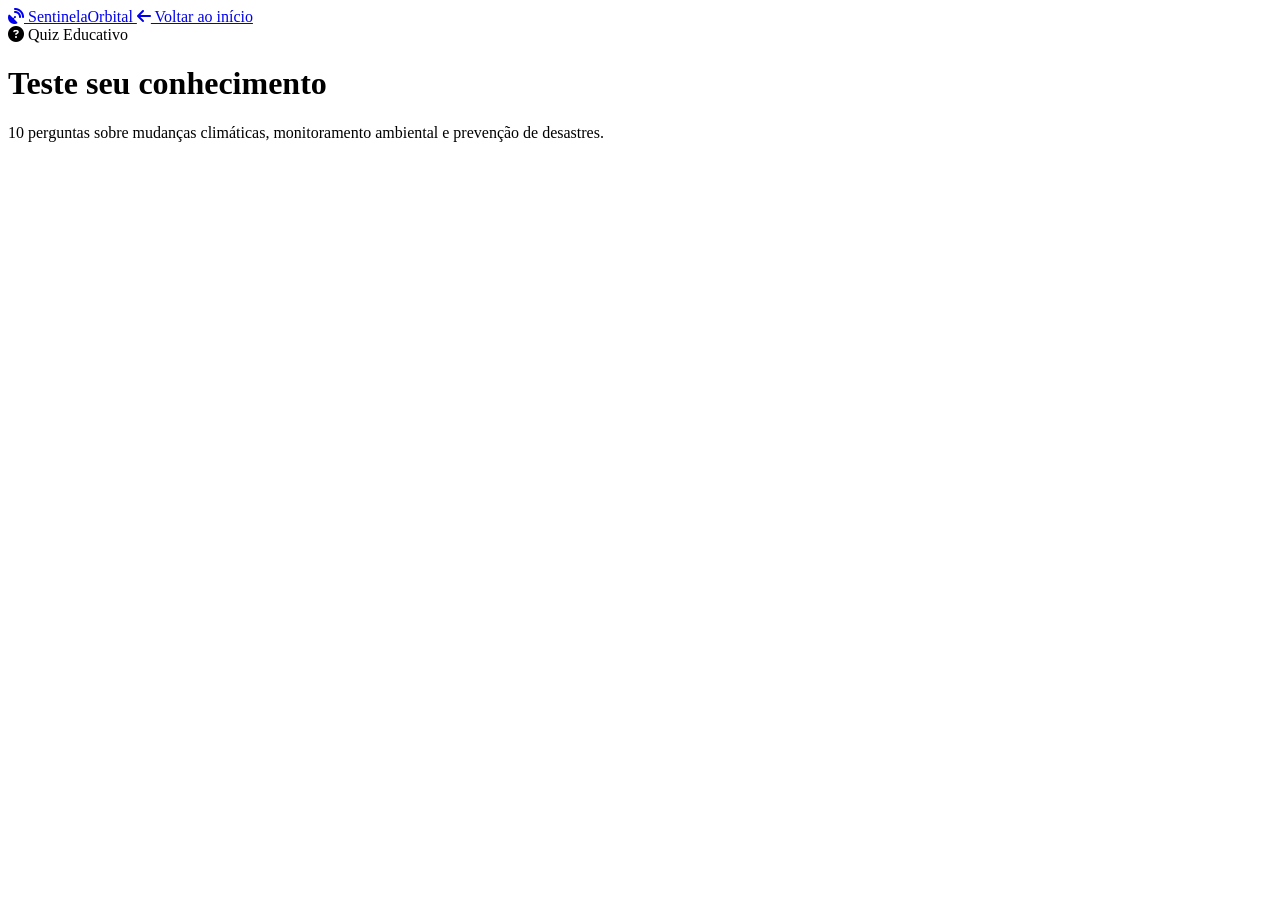
==== pages/quiz.html @ 65e8c574 "Update quiz.html" ====
<!DOCTYPE html>
<html lang="pt-BR">
<head>
  <meta charset="UTF-8" />
  <meta name="viewport" content="width=device-width, initial-scale=1.0" />
  <title>Quiz — SentinelaOrbital</title>
  <link rel="preconnect" href="https://fonts.googleapis.com" />
  <link rel="preconnect" href="https://fonts.gstatic.com" crossorigin />
  <link href="https://fonts.googleapis.com/css2?family=DM+Sans:opsz,wght@9..40,300;9..40,400;9..40,500;9..40,700;9..40,800&display=swap" rel="stylesheet" />
  <link rel="stylesheet" href="https://cdnjs.cloudflare.com/ajax/libs/font-awesome/6.5.1/css/all.min.css" />
  <link rel="stylesheet" href="../css/quiz.css" />
</head>
<body>

  <nav class="quiz-nav">
    <a href="../index.html" class="quiz-nav-logo">
      <i class="fa-solid fa-satellite-dish"></i> SentinelaOrbital
    </a>
    <a href="../index.html" class="btn-voltar">
      <i class="fa-solid fa-arrow-left"></i> Voltar ao início
    </a>
  </nav>

  <div class="quiz-hero">
    <div class="quiz-badge">
      <i class="fa-solid fa-circle-question"></i> Quiz Educativo
    </div>
    <h1>Teste seu <span>conhecimento</span></h1>
    <p>10 perguntas sobre mudanças climáticas, monitoramento ambiental e prevenção de desastres.</p>
  </div>
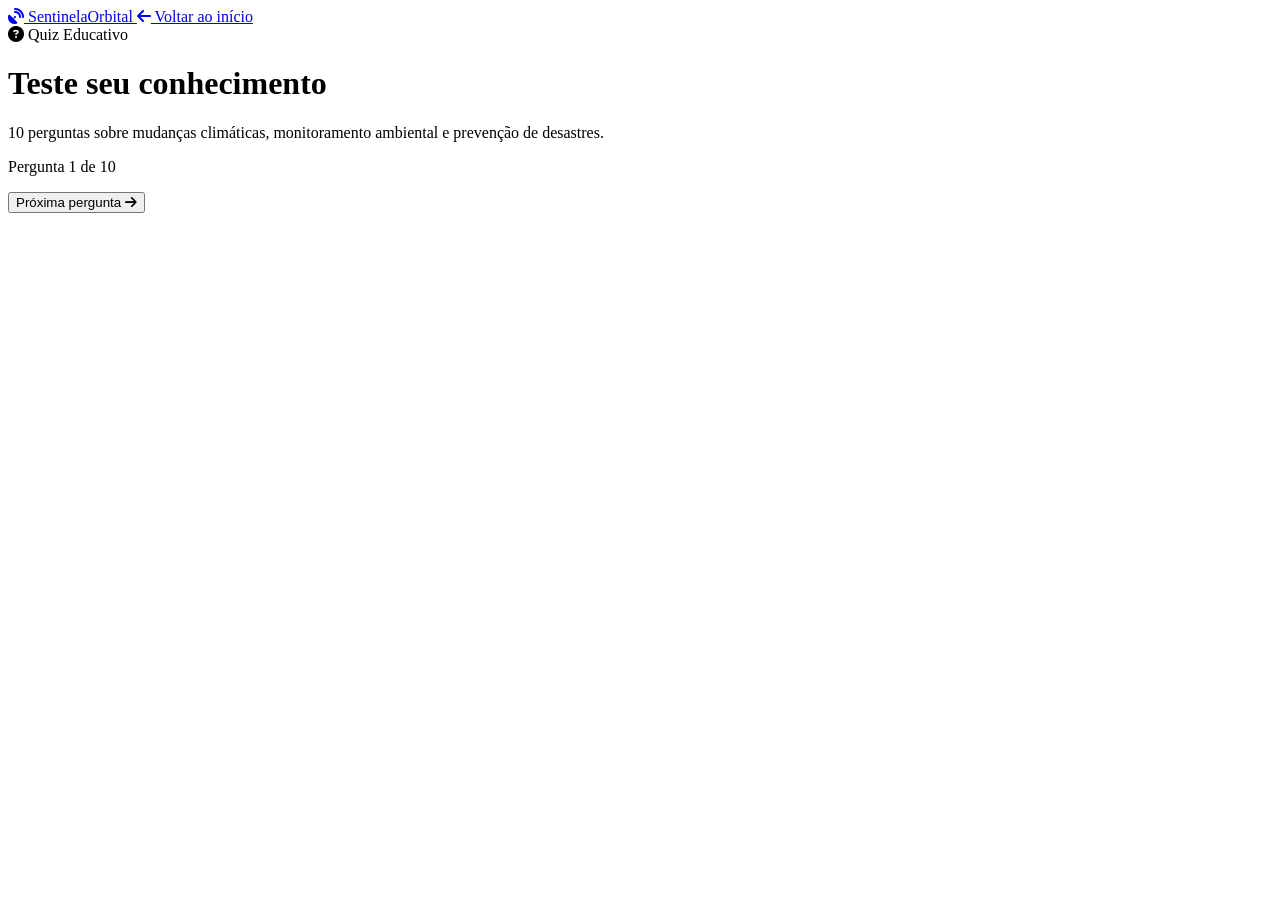
==== commit 5704f3b3: "Update quiz.html" ====
--- a/pages/quiz.html
+++ b/pages/quiz.html
@@ -28,3 +28,27 @@
     <h1>Teste seu <span>conhecimento</span></h1>
     <p>10 perguntas sobre mudanças climáticas, monitoramento ambiental e prevenção de desastres.</p>
   </div>
+  <div class="quiz-wrapper">
+    <div class="quiz-card">
+
+      <div id="quiz-area">
+        <div class="quiz-progresso-bar">
+          <div class="quiz-progresso-fill" id="q-progresso"></div>
+        </div>
+
+        <div class="quiz-top">
+          <span class="q-numero" id="q-numero">Pergunta 1 de 10</span>
+        </div>
+
+        <p class="q-texto" id="q-texto"></p>
+
+        <div class="q-opcoes" id="q-opcoes"></div>
+
+        <div class="q-feedback" id="q-feedback"></div>
+
+        <div class="quiz-footer">
+          <button class="btn-proximo" id="btn-proximo">
+            Próxima pergunta <i class="fa-solid fa-arrow-right"></i>
+          </button>
+        </div>
+      </div>
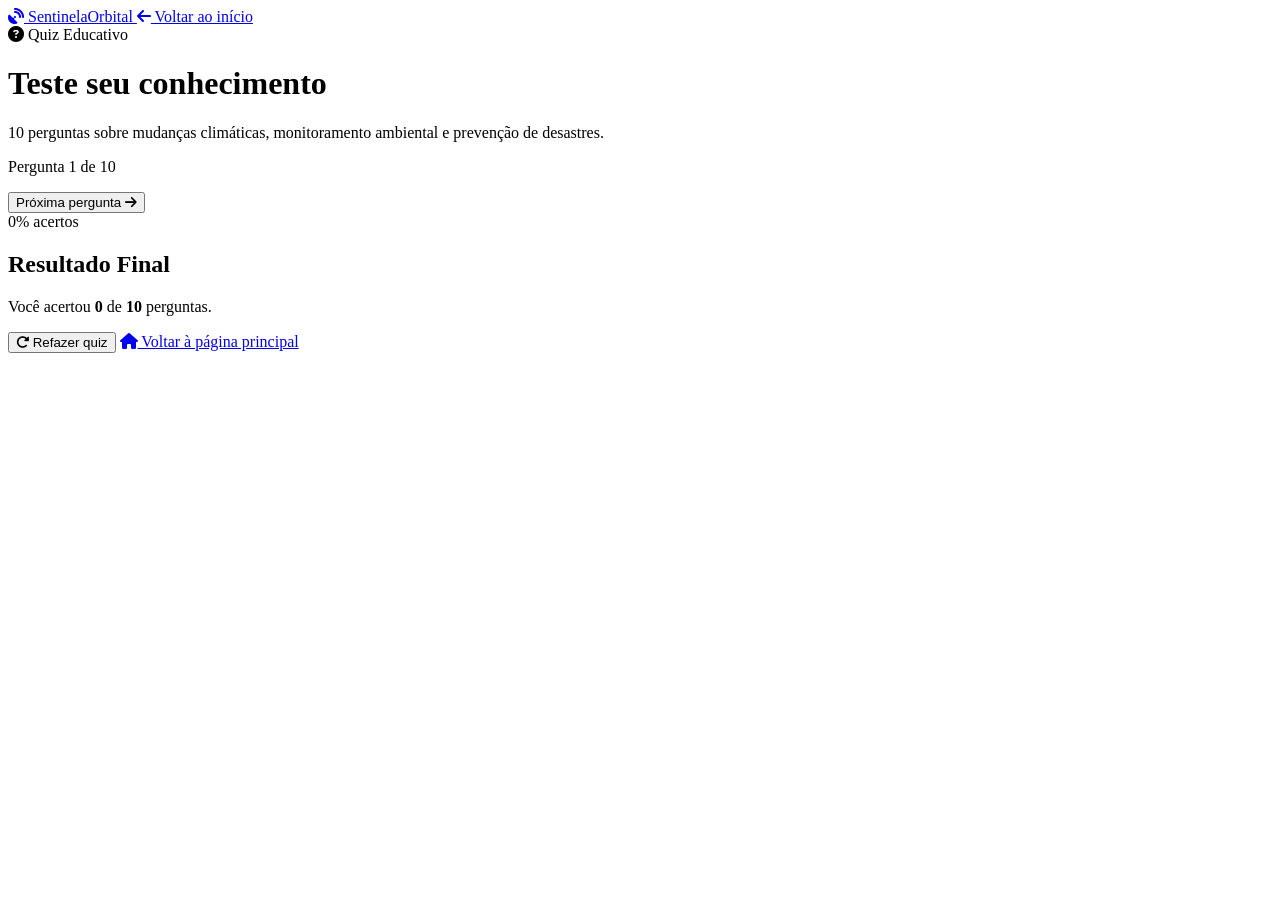
==== commit e94acd29: "finish quiz.html" ====
--- a/pages/quiz.html
+++ b/pages/quiz.html
@@ -1,54 +1,72 @@
 <!DOCTYPE html>
 <html lang="pt-BR">
-<head>
-  <meta charset="UTF-8" />
-  <meta name="viewport" content="width=device-width, initial-scale=1.0" />
-  <title>Quiz — SentinelaOrbital</title>
-  <link rel="preconnect" href="https://fonts.googleapis.com" />
-  <link rel="preconnect" href="https://fonts.gstatic.com" crossorigin />
-  <link href="https://fonts.googleapis.com/css2?family=DM+Sans:opsz,wght@9..40,300;9..40,400;9..40,500;9..40,700;9..40,800&display=swap" rel="stylesheet" />
-  <link rel="stylesheet" href="https://cdnjs.cloudflare.com/ajax/libs/font-awesome/6.5.1/css/all.min.css" />
-  <link rel="stylesheet" href="../css/quiz.css" />
-</head>
-<body>
-
-  <nav class="quiz-nav">
-    <a href="../index.html" class="quiz-nav-logo">
-      <i class="fa-solid fa-satellite-dish"></i> SentinelaOrbital
-    </a>
-    <a href="../index.html" class="btn-voltar">
-      <i class="fa-solid fa-arrow-left"></i> Voltar ao início
-    </a>
-  </nav>
-
-  <div class="quiz-hero">
-    <div class="quiz-badge">
-      <i class="fa-solid fa-circle-question"></i> Quiz Educativo
+  <head>
+    <meta charset="UTF-8" />
+    <meta name="viewport" content="width=device-width, initial-scale=1.0" />
+    <title>Quiz — SentinelaOrbital</title>
+    <link rel="preconnect" href="https://fonts.googleapis.com" />
+    <link rel="preconnect" href="https://fonts.gstatic.com" crossorigin />
+    <link href="https://fonts.googleapis.com/css2?family=DM+Sans:opsz,wght@9..40,300;9..40,400;9..40,500;9..40,700;9..40,800&display=swap" rel="stylesheet" />
+    <link rel="stylesheet" href="https://cdnjs.cloudflare.com/ajax/libs/font-awesome/6.5.1/css/all.min.css" />
+    <link rel="stylesheet" href="../css/quiz.css" />
+  </head>
+  <body>
+    <nav class="quiz-nav">
+      <a href="../index.html" class="quiz-nav-logo">
+        <i class="fa-solid fa-satellite-dish"></i> SentinelaOrbital
+      </a>
+      <a href="../index.html" class="btn-voltar">
+        <i class="fa-solid fa-arrow-left"></i> Voltar ao início
+      </a>
+    </nav>
+    <div class="quiz-hero">
+      <div class="quiz-badge">
+        <i class="fa-solid fa-circle-question"></i> Quiz Educativo
+      </div>
+      <h1>Teste seu <span>conhecimento</span></h1>
+      <p>10 perguntas sobre mudanças climáticas, monitoramento ambiental e prevenção de desastres.</p>
     </div>
-    <h1>Teste seu <span>conhecimento</span></h1>
-    <p>10 perguntas sobre mudanças climáticas, monitoramento ambiental e prevenção de desastres.</p>
-  </div>
-  <div class="quiz-wrapper">
-    <div class="quiz-card">
-
-      <div id="quiz-area">
-        <div class="quiz-progresso-bar">
-          <div class="quiz-progresso-fill" id="q-progresso"></div>
+    <div class="quiz-wrapper">
+      <div class="quiz-card">
+        <div id="quiz-area">
+          <div class="quiz-progresso-bar">
+            <div class="quiz-progresso-fill" id="q-progresso"></div>
+          </div>
+          <div class="quiz-top">
+            <span class="q-numero" id="q-numero">Pergunta 1 de 10</span>
+          </div>
+          <p class="q-texto" id="q-texto"></p>
+          <div class="q-opcoes" id="q-opcoes"></div>
+          <div class="q-feedback" id="q-feedback"></div>
+          <div class="quiz-footer">
+            <button class="btn-proximo" id="btn-proximo">
+              Próxima pergunta <i class="fa-solid fa-arrow-right"></i>
+            </button>
+          </div>
         </div>
-
-        <div class="quiz-top">
-          <span class="q-numero" id="q-numero">Pergunta 1 de 10</span>
-        </div>
-
-        <p class="q-texto" id="q-texto"></p>
-
-        <div class="q-opcoes" id="q-opcoes"></div>
-
-        <div class="q-feedback" id="q-feedback"></div>
-
-        <div class="quiz-footer">
-          <button class="btn-proximo" id="btn-proximo">
-            Próxima pergunta <i class="fa-solid fa-arrow-right"></i>
-          </button>
+        <div class="resultado-area" id="resultado-area">
+          <div class="res-circulo resultado-excelente" id="res-circulo">
+            <span class="res-pct" id="res-pct">0%</span>
+            <span class="res-label">acertos</span>
+          </div>
+          <div class="res-texto">
+            <h2>Resultado Final</h2>
+            <p class="res-acertos-texto">
+              Você acertou <strong id="res-acertos">0</strong> de <strong id="res-total">10</strong> perguntas.
+            </p>
+            <p id="res-mensagem"></p>
+          </div>
+          <div class="res-acoes">
+            <button class="btn-refazer" onclick="location.reload()">
+              <i class="fa-solid fa-rotate-right"></i> Refazer quiz
+            </button>
+            <a href="../index.html" class="btn-home">
+              <i class="fa-solid fa-house"></i> Voltar à página principal
+            </a>
+          </div>
         </div>
       </div>
+    </div>
+    <script src="/script/quiz.js"></script>
+  </body>
+</html>
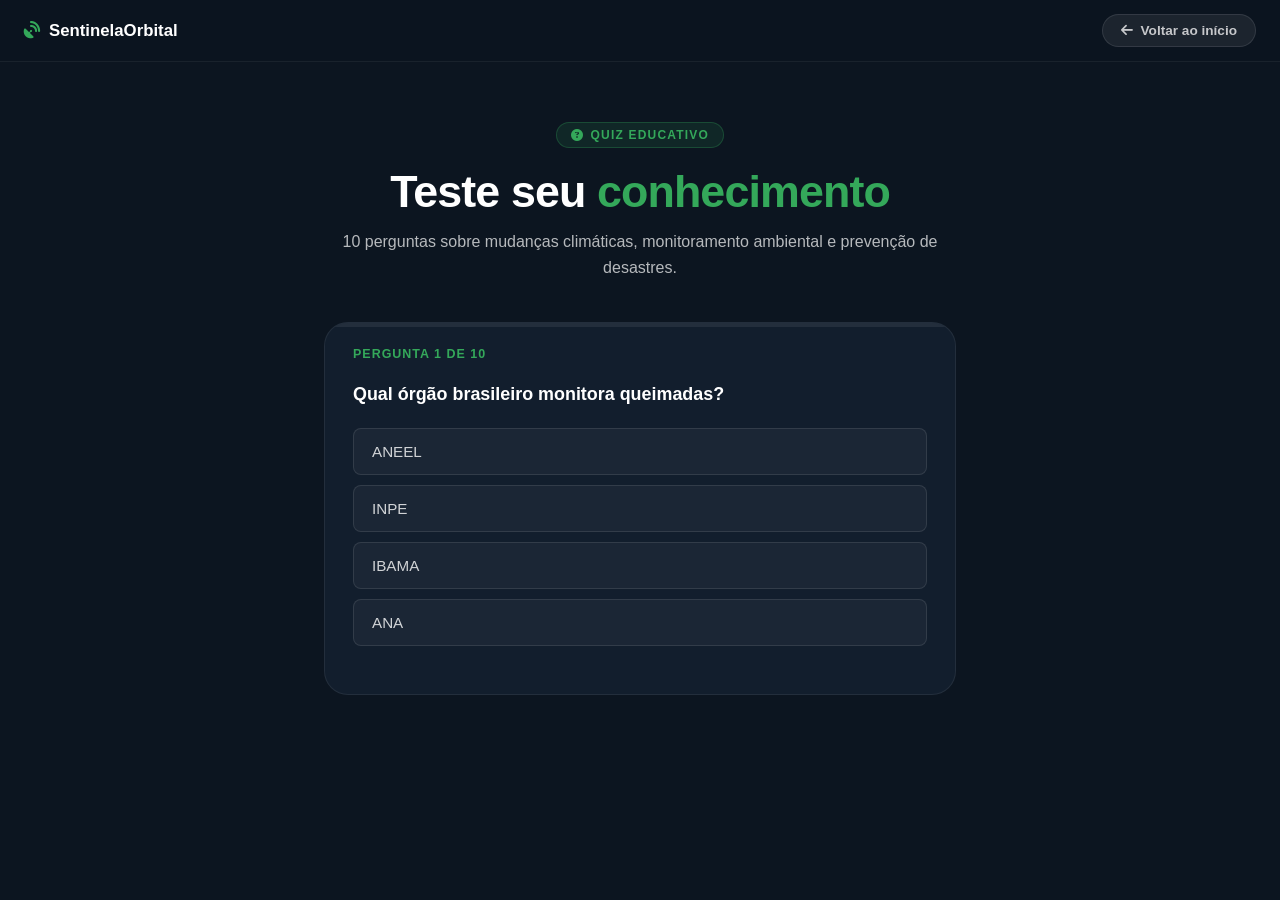
==== commit e75db359: "Update files]" ====
--- a/pages/quiz.html
+++ b/pages/quiz.html
@@ -1,72 +1,88 @@
 <!DOCTYPE html>
 <html lang="pt-BR">
-  <head>
-    <meta charset="UTF-8" />
-    <meta name="viewport" content="width=device-width, initial-scale=1.0" />
-    <title>Quiz — SentinelaOrbital</title>
-    <link rel="preconnect" href="https://fonts.googleapis.com" />
-    <link rel="preconnect" href="https://fonts.gstatic.com" crossorigin />
-    <link href="https://fonts.googleapis.com/css2?family=DM+Sans:opsz,wght@9..40,300;9..40,400;9..40,500;9..40,700;9..40,800&display=swap" rel="stylesheet" />
-    <link rel="stylesheet" href="https://cdnjs.cloudflare.com/ajax/libs/font-awesome/6.5.1/css/all.min.css" />
-    <link rel="stylesheet" href="../css/quiz.css" />
-  </head>
-  <body>
-    <nav class="quiz-nav">
-      <a href="../index.html" class="quiz-nav-logo">
-        <i class="fa-solid fa-satellite-dish"></i> SentinelaOrbital
-      </a>
-      <a href="../index.html" class="btn-voltar">
-        <i class="fa-solid fa-arrow-left"></i> Voltar ao início
-      </a>
-    </nav>
-    <div class="quiz-hero">
-      <div class="quiz-badge">
-        <i class="fa-solid fa-circle-question"></i> Quiz Educativo
-      </div>
-      <h1>Teste seu <span>conhecimento</span></h1>
-      <p>10 perguntas sobre mudanças climáticas, monitoramento ambiental e prevenção de desastres.</p>
+<head>
+  <meta charset="UTF-8" />
+  <meta name="viewport" content="width=device-width, initial-scale=1.0" />
+  <title>Quiz — SentinelaOrbital</title>
+  <link rel="preconnect" href="https://fonts.googleapis.com" />
+  <link rel="preconnect" href="https://fonts.gstatic.com" crossorigin />
+  <link href="https://fonts.googleapis.com/css2?family=DM+Sans:opsz,wght@9..40,300;9..40,400;9..40,500;9..40,700;9..40,800&display=swap" rel="stylesheet" />
+  <link rel="stylesheet" href="https://cdnjs.cloudflare.com/ajax/libs/font-awesome/6.5.1/css/all.min.css" />
+  <link rel="stylesheet" href="../css/quiz.css" />
+</head>
+<body>
+
+  <nav class="quiz-nav">
+    <a href="../index.html" class="quiz-nav-logo">
+      <i class="fa-solid fa-satellite-dish"></i> SentinelaOrbital
+    </a>
+    <a href="../index.html" class="btn-voltar">
+      <i class="fa-solid fa-arrow-left"></i> Voltar ao início
+    </a>
+  </nav>
+
+  <div class="quiz-hero">
+    <div class="quiz-badge">
+      <i class="fa-solid fa-circle-question"></i> Quiz Educativo
     </div>
-    <div class="quiz-wrapper">
-      <div class="quiz-card">
-        <div id="quiz-area">
-          <div class="quiz-progresso-bar">
-            <div class="quiz-progresso-fill" id="q-progresso"></div>
-          </div>
-          <div class="quiz-top">
-            <span class="q-numero" id="q-numero">Pergunta 1 de 10</span>
-          </div>
-          <p class="q-texto" id="q-texto"></p>
-          <div class="q-opcoes" id="q-opcoes"></div>
-          <div class="q-feedback" id="q-feedback"></div>
-          <div class="quiz-footer">
-            <button class="btn-proximo" id="btn-proximo">
-              Próxima pergunta <i class="fa-solid fa-arrow-right"></i>
-            </button>
-          </div>
+    <h1>Teste seu <span>conhecimento</span></h1>
+    <p>10 perguntas sobre mudanças climáticas, monitoramento ambiental e prevenção de desastres.</p>
+  </div>
+
+  <div class="quiz-wrapper">
+    <div class="quiz-card">
+
+      <div id="quiz-area">
+        <div class="quiz-progresso-bar">
+          <div class="quiz-progresso-fill" id="q-progresso"></div>
         </div>
-        <div class="resultado-area" id="resultado-area">
-          <div class="res-circulo resultado-excelente" id="res-circulo">
-            <span class="res-pct" id="res-pct">0%</span>
-            <span class="res-label">acertos</span>
-          </div>
-          <div class="res-texto">
-            <h2>Resultado Final</h2>
-            <p class="res-acertos-texto">
-              Você acertou <strong id="res-acertos">0</strong> de <strong id="res-total">10</strong> perguntas.
-            </p>
-            <p id="res-mensagem"></p>
-          </div>
-          <div class="res-acoes">
-            <button class="btn-refazer" onclick="location.reload()">
-              <i class="fa-solid fa-rotate-right"></i> Refazer quiz
-            </button>
-            <a href="../index.html" class="btn-home">
-              <i class="fa-solid fa-house"></i> Voltar à página principal
-            </a>
-          </div>
+
+        <div class="quiz-top">
+          <span class="q-numero" id="q-numero">Pergunta 1 de 10</span>
+        </div>
+
+        <p class="q-texto" id="q-texto"></p>
+
+        <div class="q-opcoes" id="q-opcoes"></div>
+
+        <div class="q-feedback" id="q-feedback"></div>
+
+        <div class="quiz-footer">
+          <button class="btn-proximo" id="btn-proximo">
+            Próxima pergunta <i class="fa-solid fa-arrow-right"></i>
+          </button>
         </div>
       </div>
+
+      <div class="resultado-area" id="resultado-area">
+        <div class="res-circulo resultado-excelente" id="res-circulo">
+          <span class="res-pct" id="res-pct">0%</span>
+          <span class="res-label">acertos</span>
+        </div>
+
+        <div class="res-texto">
+          <h2>Resultado Final</h2>
+          <p class="res-acertos-texto">
+            Você acertou <strong id="res-acertos">0</strong> de <strong id="res-total">10</strong> perguntas.
+          </p>
+          <p id="res-mensagem"></p>
+        </div>
+
+    
+
+        <div class="res-acoes">
+          <button class="btn-refazer" onclick="location.reload()">
+            <i class="fa-solid fa-rotate-right"></i> Refazer quiz
+          </button>
+          <a href="../index.html" class="btn-home">
+            <i class="fa-solid fa-house"></i> Voltar à página principal
+          </a>
+        </div>
+      </div>
+
     </div>
-    <script src="/script/quiz.js"></script>
-  </body>
+  </div>
+
+  <script src="/script/quiz.js"></script>
+</body>
 </html>
--- a/css/quiz.css
+++ b/css/quiz.css
@@ -0,0 +1,379 @@
+* { 
+  box-sizing: border-box; 
+  margin: 0; 
+  padding: 0; 
+}
+
+:root {
+  --green:        #1B7B3A;
+  --green-light:  #34A85A;
+  --green-dark:   #155c2c;
+  --blue:         #1253A4;
+  --blue-light:   #3B82F6;
+  --bg-dark:      #0C1520;
+  --bg-card:      #121e2d;
+  --white:        #FFFFFF;
+  --text-light:   rgba(255,255,255,0.7);
+  --radius-sm:    8px;
+  --radius-md:    16px;
+  --radius-lg:    24px;
+  --radius-full:  9999px;
+  --transition:   0.25s ease;
+}
+
+body {
+  font-family: 'DM Sans', sans-serif;
+  background: var(--bg-dark);
+  color: var(--white);
+  min-height: 100vh;
+  -webkit-font-smoothing: antialiased;
+}
+
+.quiz-nav {
+  background: rgba(12,21,32,0.95);
+  backdrop-filter: blur(16px);
+  border-bottom: 1px solid rgba(255,255,255,0.06);
+  padding: 0 24px;
+  height: 62px;
+  display: flex;
+  align-items: center;
+  justify-content: space-between;
+  position: sticky;
+  top: 0;
+  z-index: 10;
+}
+
+.quiz-nav-logo {
+  display: flex;
+  align-items: center;
+  gap: 0.5rem;
+  font-weight: 800;
+  font-size: 1.05rem;
+  color: var(--white);
+  text-decoration: none;
+}
+
+.quiz-nav-logo i { color: var(--green-light); }
+
+.btn-voltar {
+  display: inline-flex;
+  align-items: center;
+  gap: 0.5rem;
+  padding: 8px 18px;
+  border-radius: var(--radius-full);
+  background: rgba(255,255,255,0.07);
+  color: rgba(255,255,255,0.75);
+  font-size: 0.85rem;
+  font-weight: 600;
+  text-decoration: none;
+  border: 1px solid rgba(255,255,255,0.1);
+  transition: all var(--transition);
+  font-family: inherit;
+  cursor: pointer;
+}
+
+.btn-voltar:hover {
+  background: rgba(255,255,255,0.12);
+  color: var(--white);
+}
+
+.quiz-hero {
+  text-align: center;
+  padding: 60px 24px 40px;
+  max-width: 680px;
+  margin: 0 auto;
+}
+
+.quiz-badge {
+  display: inline-flex;
+  align-items: center;
+  gap: 0.4rem;
+  font-size: 0.75rem;
+  font-weight: 700;
+  letter-spacing: 0.1em;
+  text-transform: uppercase;
+  color: var(--green-light);
+  background: rgba(52,168,90,0.12);
+  border: 1px solid rgba(52,168,90,0.28);
+  padding: 5px 14px;
+  border-radius: var(--radius-full);
+  margin-bottom: 18px;
+}
+
+.quiz-hero h1 {
+  font-size: clamp(1.8rem, 4vw, 2.8rem);
+  font-weight: 800;
+  color: var(--white);
+  letter-spacing: -0.02em;
+  margin-bottom: 12px;
+}
+
+.quiz-hero h1 span { color: var(--green-light); }
+
+.quiz-hero p {
+  font-size: 1rem;
+  color: var(--text-light);
+  line-height: 1.65;
+}
+
+.quiz-wrapper {
+  max-width: 680px;
+  margin: 0 auto;
+  padding: 0 24px 80px;
+}
+
+.quiz-card {
+  background: var(--bg-card);
+  border-radius: var(--radius-lg);
+  border: 1px solid rgba(255,255,255,0.07);
+  overflow: hidden;
+}
+
+.quiz-progresso-bar {
+  height: 4px;
+  background: rgba(255,255,255,0.07);
+}
+
+.quiz-progresso-fill {
+  height: 100%;
+  background: linear-gradient(90deg, var(--green), var(--green-light));
+  width: 0%;
+  transition: width 0.4s ease;
+}
+
+.quiz-top {
+  display: flex;
+  justify-content: space-between;
+  align-items: center;
+  padding: 20px 28px 0;
+}
+
+.q-numero {
+  font-size: 0.78rem;
+  font-weight: 700;
+  text-transform: uppercase;
+  letter-spacing: 0.08em;
+  color: var(--green-light);
+}
+
+.q-texto {
+  font-size: 1.12rem;
+  font-weight: 700;
+  color: var(--white);
+  line-height: 1.5;
+  padding: 20px 28px;
+}
+
+.q-opcoes {
+  display: flex;
+  flex-direction: column;
+  gap: 10px;
+  padding: 0 28px 20px;
+}
+
+.opcao-btn {
+  width: 100%;
+  text-align: left;
+  background: rgba(255,255,255,0.04);
+  border: 1.5px solid rgba(255,255,255,0.1);
+  border-radius: var(--radius-sm);
+  padding: 14px 18px;
+  color: rgba(255,255,255,0.8);
+  font-size: 0.95rem;
+  font-family: 'DM Sans', sans-serif;
+  cursor: pointer;
+  transition: all var(--transition);
+}
+
+.opcao-btn:hover:not(:disabled) {
+  background: rgba(52,168,90,0.1);
+  border-color: rgba(52,168,90,0.4);
+  color: var(--white);
+}
+
+.opcao-btn.correta {
+  background: rgba(52,168,90,0.18);
+  border-color: var(--green-light);
+  color: #86EFAC;
+}
+
+.opcao-btn.errada {
+  background: rgba(239,68,68,0.15);
+  border-color: rgba(239,68,68,0.5);
+  color: #FCA5A5;
+}
+
+.q-feedback {
+  display: none;
+  align-items: flex-start;
+  gap: 10px;
+  margin: 0 28px 16px;
+  padding: 12px 16px;
+  border-radius: var(--radius-sm);
+  font-size: 0.88rem;
+  line-height: 1.4;
+}
+
+.q-feedback.acerto {
+  background: rgba(52,168,90,0.15);
+  border: 1px solid rgba(52,168,90,0.3);
+  color: #86EFAC;
+}
+
+.q-feedback.erro {
+  background: rgba(239,68,68,0.12);
+  border: 1px solid rgba(239,68,68,0.3);
+  color: #FCA5A5;
+}
+
+.q-feedback.aviso {
+  background: rgba(245,158,11,0.12);
+  border: 1px solid rgba(245,158,11,0.3);
+  color: #FCD34D;
+}
+
+.quiz-footer {
+  padding: 0 28px 28px;
+  display: flex;
+  justify-content: flex-end;
+}
+
+.btn-proximo {
+  display: none;
+  align-items: center;
+  gap: 0.5rem;
+  background: var(--green);
+  color: var(--white);
+  border: none;
+  border-radius: var(--radius-full);
+  padding: 12px 26px;
+  font-size: 0.92rem;
+  font-weight: 700;
+  font-family: 'DM Sans', sans-serif;
+  cursor: pointer;
+  transition: all var(--transition);
+  box-shadow: 0 4px 16px rgba(27,123,58,0.35);
+}
+
+.btn-proximo:hover {
+  background: var(--green-dark);
+  transform: translateY(-2px);
+}
+
+.resultado-area {
+  display: none;
+  align-items: center;
+  justify-content: center;
+  gap: 40px;
+  padding: 50px 30px;
+  flex-wrap: wrap;
+}
+
+.res-circulo {
+  width: 160px;
+  height: 160px;
+  border-radius: 50%;
+  border: 4px solid var(--green-light);
+  background: rgba(52,168,90,0.15);
+
+  display: flex;
+  flex-direction: column;
+  justify-content: center;
+  align-items: center;
+  flex-shrink: 0;
+}
+
+.res-pct {
+  font-size: 2.5rem;
+  font-weight: 800;
+}
+
+.res-label {
+  font-size: .8rem;
+  color: var(--text-light);
+  text-transform: uppercase;
+}
+
+.res-texto {
+  flex: 1;
+  min-width: 260px;
+}
+
+.res-texto h2 {
+  font-size: 2rem;
+  margin-bottom: 10px;
+}
+
+.res-acertos-texto {
+  margin-bottom: 12px;
+  color: var(--text-light);
+}
+
+#res-mensagem {
+  color: var(--text-light);
+  line-height: 1.6;
+  margin-bottom: 25px;
+}
+
+.res-acoes {
+  display: flex;
+  gap: 12px;
+  flex-wrap: wrap;
+}
+
+.btn-refazer {
+  display: inline-flex;
+  align-items: center;
+  gap: 0.5rem;
+  background: rgba(255,255,255,0.07);
+  color: rgba(255,255,255,0.75);
+  border: 1px solid rgba(255,255,255,0.1);
+  border-radius: var(--radius-full);
+  padding: 12px 22px;
+  font-size: 0.9rem;
+  font-weight: 600;
+  font-family: 'DM Sans', sans-serif;
+  cursor: pointer;
+  text-decoration: none;
+  transition: all var(--transition);
+}
+
+.btn-refazer:hover {
+  background: rgba(255,255,255,0.12);
+  color: var(--white);
+}
+
+.btn-home {
+  display: inline-flex;
+  align-items: center;
+  gap: 0.5rem;
+  background: var(--green);
+  color: var(--white);
+  border-radius: var(--radius-full);
+  padding: 12px 26px;
+  font-size: 0.9rem;
+  font-weight: 700;
+  text-decoration: none;
+  transition: all var(--transition);
+  box-shadow: 0 4px 16px rgba(27,123,58,0.3);
+}
+
+.btn-home:hover {
+  background: var(--green-dark);
+  transform: translateY(-2px);
+}
+
+@media (max-width: 700px) {
+  .resultado-area {
+    flex-direction: column;
+    text-align: center;
+  }
+
+  .res-texto {
+    text-align: center;
+  }
+
+  .res-acoes {
+    justify-content: center;
+  }
+}
